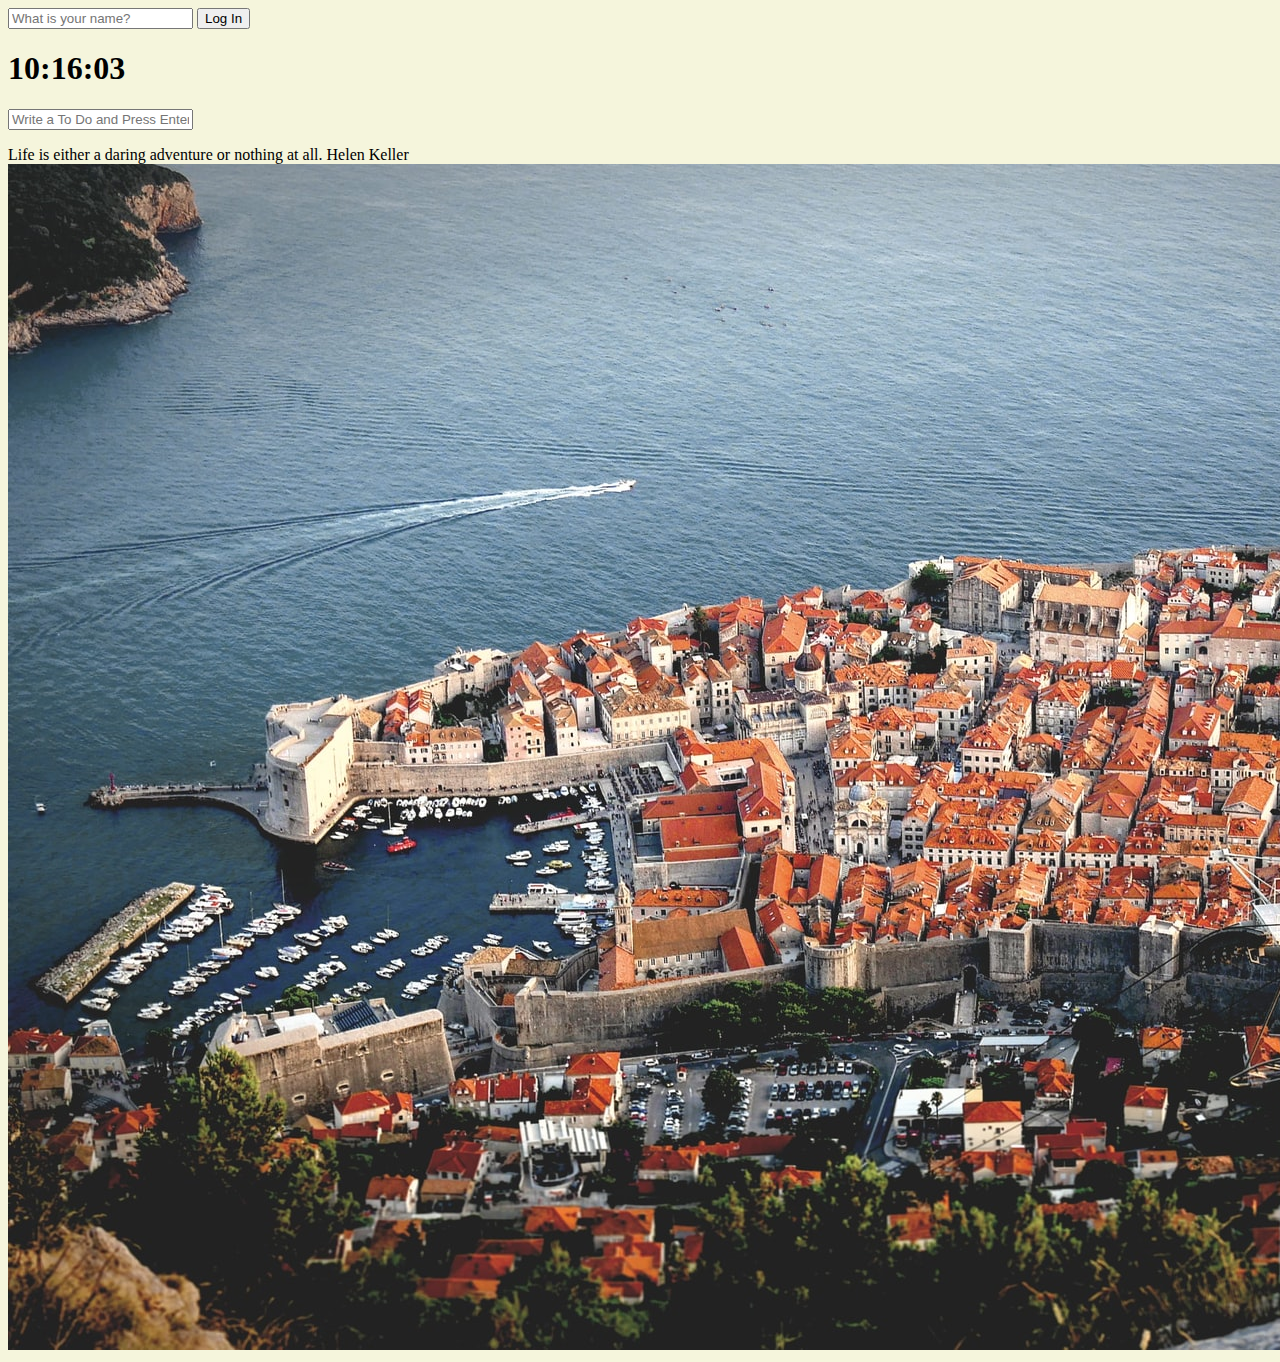
==== index.html @ 3ec46c2a "momentom frame" ====
<!DOCTYPE html>
<html>
    <head>
        <meta charset="UTF-8" />
        <title>Momentom</title>
        <link rel="stylesheet" href="css/style.css" />
    </head>
    <body>
        <form class="hidden" id="login-form" >
            <input required type="text" placeholder="What is your name?">
            <button>Log In</button>
        </form>
        <h1 id="clock">00:00:00</h1>
        <h2 class="hidden" id="greeting" ></h2>
        <form id="todo-form">
            <input type="text" placeholder="Write a To Do and Press Enter">
        </form>
        <ul id="todo-list"></ul>
        <div id="quote" >
            <span></span>
            <span></span>
        </div>
        <script src="js/greetings.js" ></script>
        <script src="js/clock.js" ></script>
        <script src="js/quotes.js" ></script>
        <script src="js/background.js" ></script>
        <script src="js/todo.js" ></script>
    </body>
</html>
---- css/style.css ----
body{
    background-color: beige;
}

.title{
    color: royalblue;
    transition: all 0.5s ease;
}

.clicked{
    color: tomato;
}

.hidden{
    display: none;
}
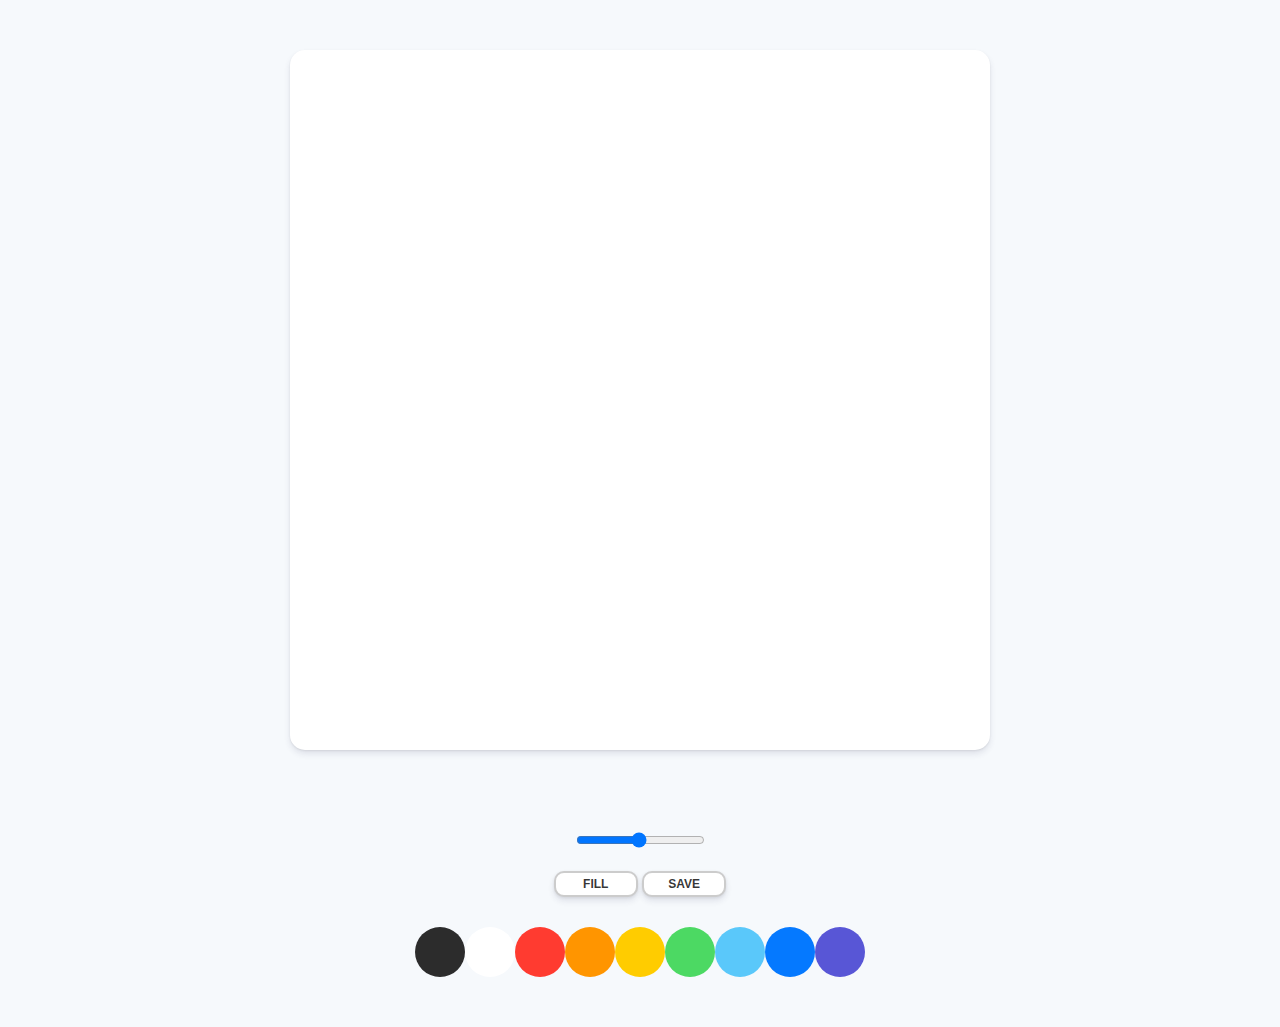
==== commit 80723bf3: "Todo frame & paint design" ====
--- a/index.html
+++ b/index.html
@@ -1,29 +1,30 @@
 <!DOCTYPE html>
-<html>
-    <head>
-        <meta charset="UTF-8" />
-        <title>Momentom</title>
-        <link rel="stylesheet" href="css/style.css" />
-    </head>
-    <body>
-        <form class="hidden" id="login-form" >
-            <input required type="text" placeholder="What is your name?">
-            <button>Log In</button>
-        </form>
-        <h1 id="clock">00:00:00</h1>
-        <h2 class="hidden" id="greeting" ></h2>
-        <form id="todo-form">
-            <input type="text" placeholder="Write a To Do and Press Enter">
-        </form>
-        <ul id="todo-list"></ul>
-        <div id="quote" >
-            <span></span>
-            <span></span>
+<head>
+    <title>Paint</title>
+    <link rel="stylesheet" href="css/paint.css">
+</head>
+<body>
+    <canvas id="jsCanvas" class="canvas"></canvas>
+    <div class="controls">
+        <div class="controls__range">
+            <input type="range" id="jsRange" min="0.1" max="5" value="2.5" step="0.1" />
         </div>
-        <script src="js/greetings.js" ></script>
-        <script src="js/clock.js" ></script>
-        <script src="js/quotes.js" ></script>
-        <script src="js/background.js" ></script>
-        <script src="js/todo.js" ></script>
-    </body>
+        <div class="controls__btns">
+            <button id="jsMode">Fill</button>
+            <button id="jsMode">Save</button>
+        </div>
+        <div class="controls__colors" id="jsColors">
+            <div class="controls__color" style="background-color:#2c2c2c;"></div>
+            <div class="controls__color" style="background-color:white;"></div>
+            <div class="controls__color" style="background-color:#ff3b30;"></div>
+            <div class="controls__color" style="background-color:#ff9500;"></div>
+            <div class="controls__color" style="background-color:#ffcc00;"></div>
+            <div class="controls__color" style="background-color:#4cd963;"></div>
+            <div class="controls__color" style="background-color:#5ac8fa;"></div>
+            <div class="controls__color" style="background-color:#0579ff;"></div>
+            <div class="controls__color" style="background-color:#5856d6;"></div>
+        </div>
+    </div>
+    <script src="js/paint/app.js" ></script>
+</body>
 </html>--- a/css/paint.css
+++ b/css/paint.css
@@ -0,0 +1,65 @@
+@import "reset.css";
+
+body{
+    background-color: #f6f9fc;
+    font-family: 'Arial';
+    display: flex;
+    flex-direction: column;
+    align-items: center;
+    padding: 50px 0;
+}
+
+.canvas{
+    width: 700px;
+    height: 700px;
+    background-color: white;
+    border-radius: 15px;
+    box-shadow: 0 4px 6px rgba(50,50,93,0.11), 0 1px 2px rgba(0,0,0,0.08);
+}
+
+.controls{
+    margin-top: 80px;
+    display: flex;
+    flex-direction: column;
+    align-items: center;
+}
+
+.controls .controls__range{
+    margin-bottom: 20px;
+}
+
+.controls__btns{
+    margin-bottom: 30px;
+}
+
+.controls__btns button{
+    all: unset;
+    cursor: pointer;
+    background-color: white;
+    padding: 5px 0px;
+    width: 80px;
+    text-align: center;
+    border-radius: 10px;
+    box-shadow: 0 4px 6px rgba(50, 50, 93, 0.11), 0 1px 3px rgba(0, 0, 0, 0.08);
+    border: 2px solid rgba(0,0,0,0.2);
+    color: rgba(0,0,0,0.8);
+    text-transform: uppercase;
+    font-weight: 800;
+    font-size: 12px;
+    transition: all 0.1s ease;
+}
+
+.controls__btns button:active{
+    transform: scale(0.98);
+}
+
+.controls .controls__colors{
+    display: flex;
+}
+
+.controls__colors .controls__color{
+    width: 50px;
+    height: 50px;
+    border-radius: 50%;
+    cursor: pointer;
+}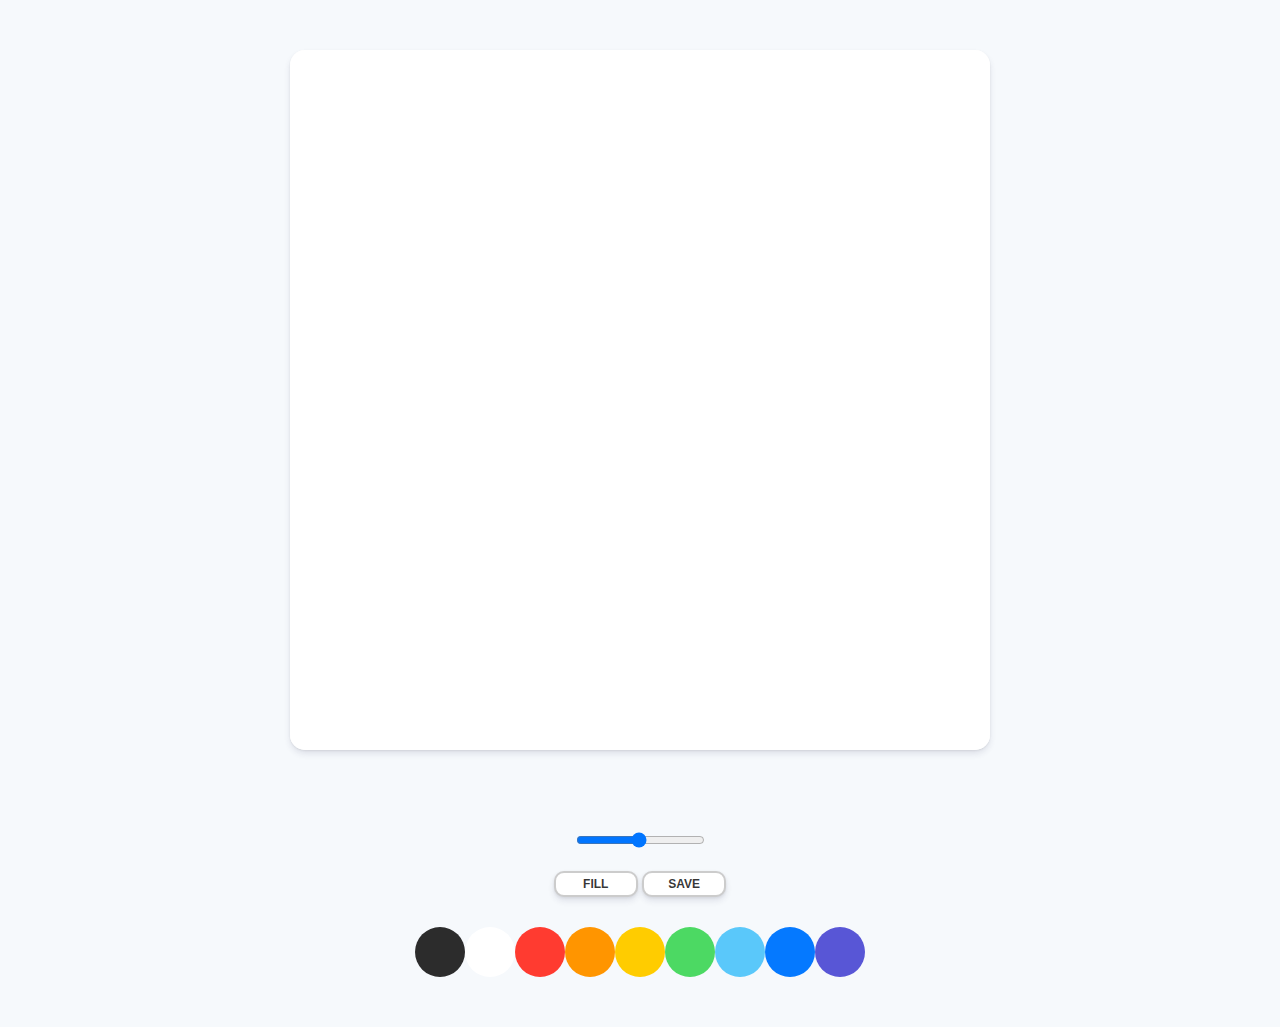
==== commit 8de2650b: "paint program" ====
--- a/index.html
+++ b/index.html
@@ -11,18 +11,18 @@
         </div>
         <div class="controls__btns">
             <button id="jsMode">Fill</button>
-            <button id="jsMode">Save</button>
+            <button id="jsSave">Save</button>
         </div>
         <div class="controls__colors" id="jsColors">
-            <div class="controls__color" style="background-color:#2c2c2c;"></div>
-            <div class="controls__color" style="background-color:white;"></div>
-            <div class="controls__color" style="background-color:#ff3b30;"></div>
-            <div class="controls__color" style="background-color:#ff9500;"></div>
-            <div class="controls__color" style="background-color:#ffcc00;"></div>
-            <div class="controls__color" style="background-color:#4cd963;"></div>
-            <div class="controls__color" style="background-color:#5ac8fa;"></div>
-            <div class="controls__color" style="background-color:#0579ff;"></div>
-            <div class="controls__color" style="background-color:#5856d6;"></div>
+            <div class="controls__color jsColor" style="background-color:#2c2c2c;"></div>
+            <div class="controls__color jsColor" style="background-color:white;"></div>
+            <div class="controls__color jsColor" style="background-color:#ff3b30;"></div>
+            <div class="controls__color jsColor" style="background-color:#ff9500;"></div>
+            <div class="controls__color jsColor" style="background-color:#ffcc00;"></div>
+            <div class="controls__color jsColor" style="background-color:#4cd963;"></div>
+            <div class="controls__color jsColor" style="background-color:#5ac8fa;"></div>
+            <div class="controls__color jsColor" style="background-color:#0579ff;"></div>
+            <div class="controls__color jsColor" style="background-color:#5856d6;"></div>
         </div>
     </div>
     <script src="js/paint/app.js" ></script>
